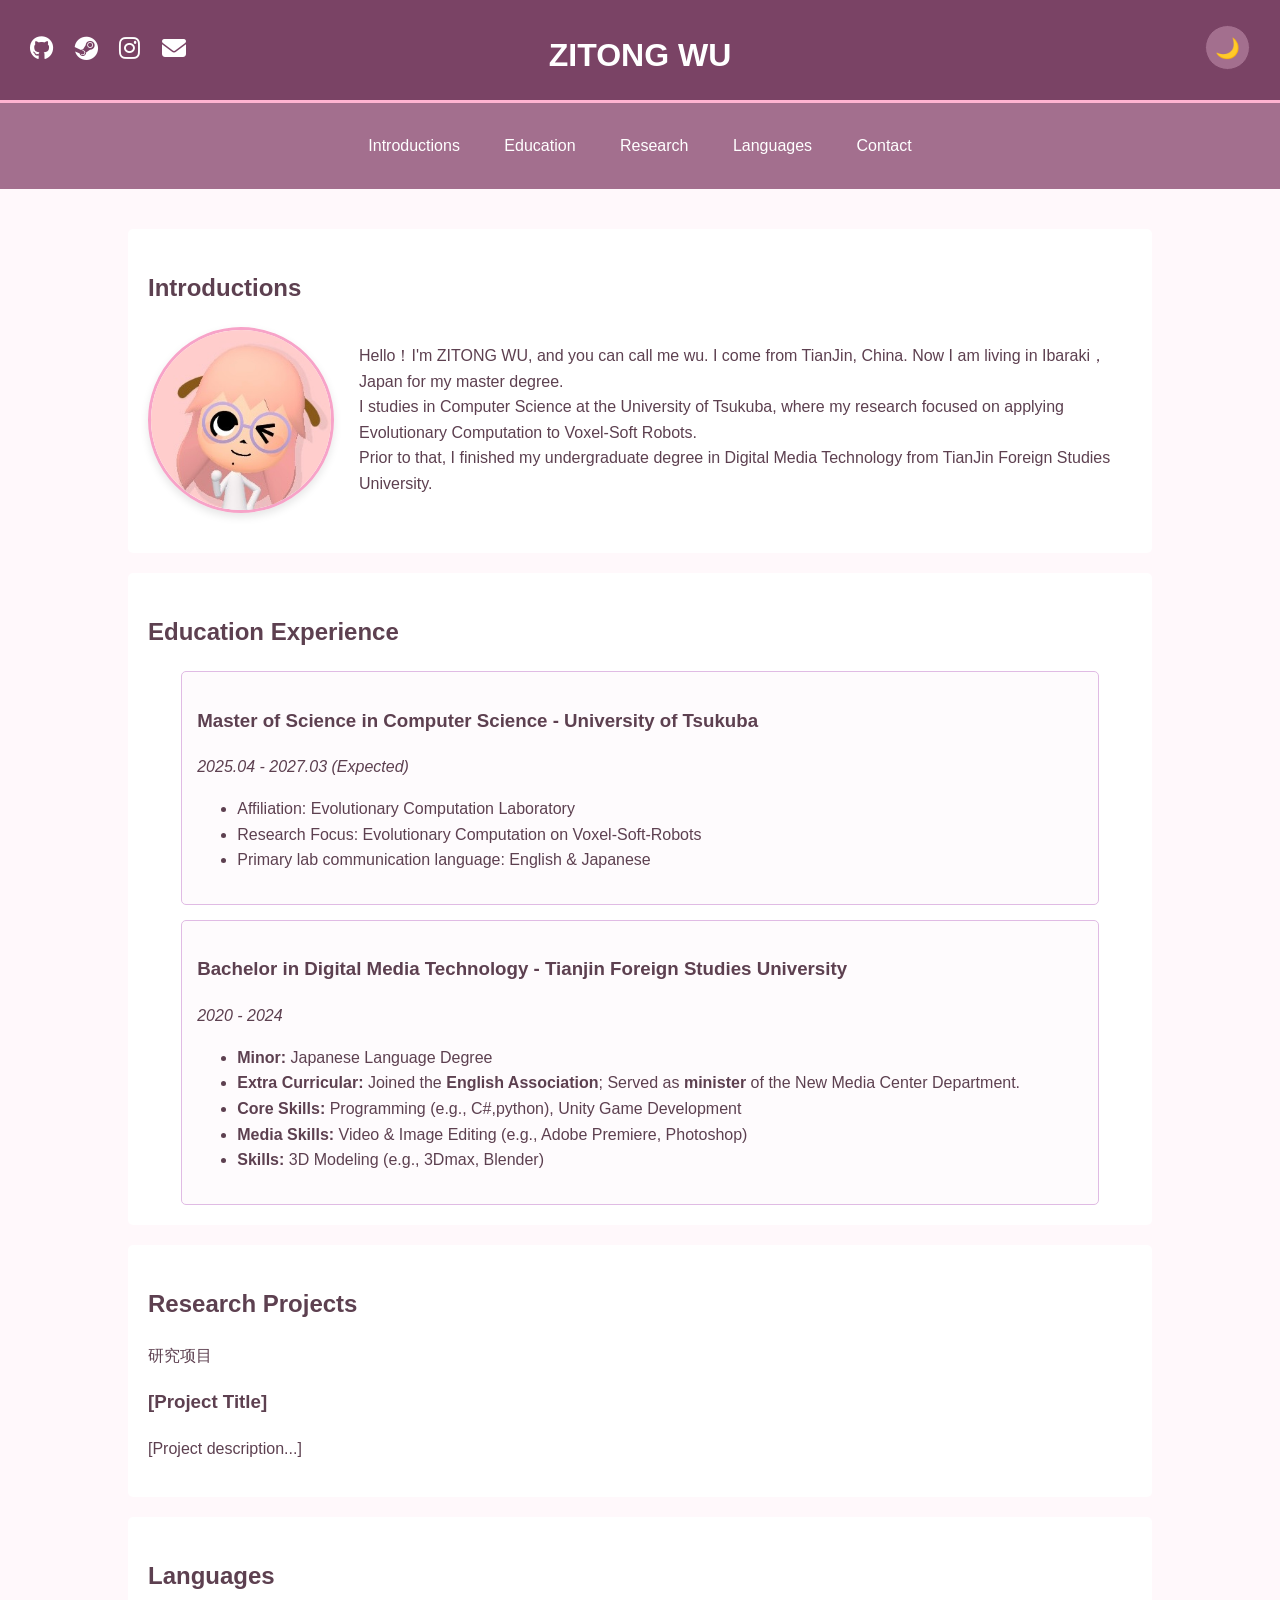
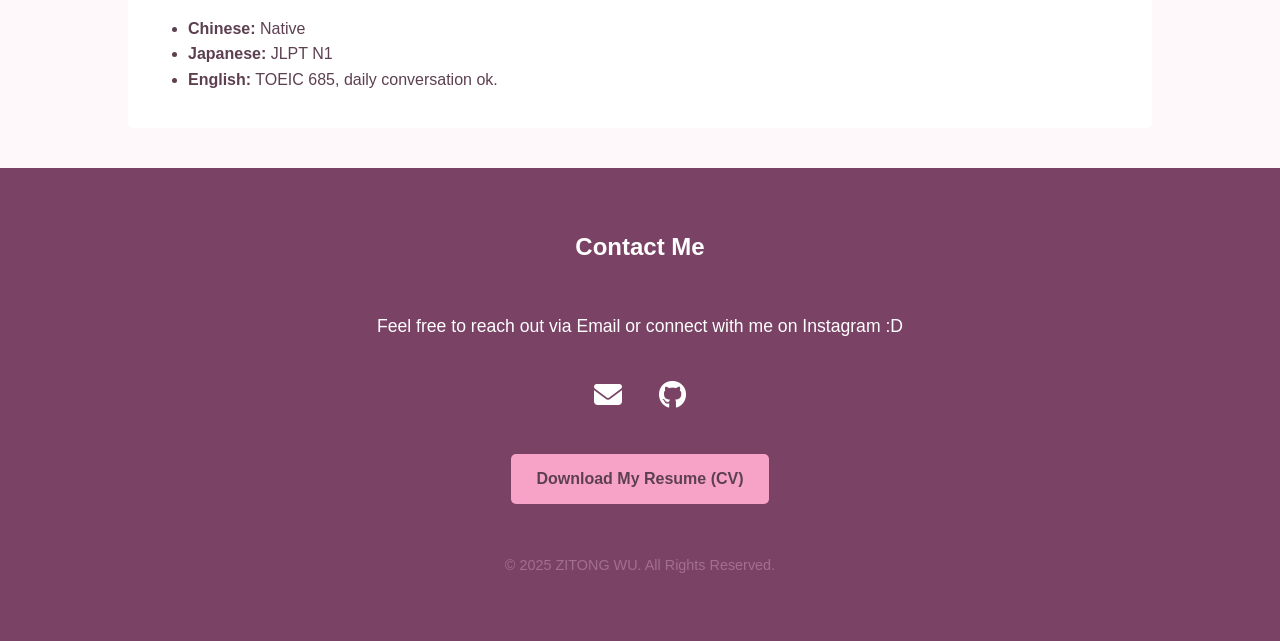
==== index.html @ 02d4fdb7 "Implement detailed contact footer" ====
<!DOCTYPE html>
<html lang="en">
<head>
    <meta charset="UTF-8">
    <meta name="viewport" content="width=device-width, initial-scale=1.0">
    <title>My Personal Homepage</title>
    <link rel="stylesheet" href="./assets/css/style.css"/>
    <link rel="stylesheet" href="https://cdnjs.cloudflare.com/ajax/libs/font-awesome/6.5.1/css/all.min.css">
</head>

<body>

<header>
    <div class="header-social-links">
        <a href="https://github.com/wu-zt" target="_blank" title="GitHub">
            <i class="fa-brands fa-github"></i>
        </a>
        <a href="https://steamcommunity.com/profiles/76561199210332699/" target="_blank" title="Steam">
            <i class="fa-brands fa-steam"></i>
        </a>
        <a href="https://www.instagram.com/to.ngtong924?igsh=MWI4eTR2eGp2MW1rMw%3D%3D&utm_source=qr" target="_blank" title="Instagram">
            <i class="fa-brands fa-instagram"></i>
        </a>
        <a href="mailto:[wu204080@gmail.com]" title="Email">
            <i class="fa-solid fa-envelope"></i>
        </a>
    </div>

    <h1>ZITONG WU</h1>

    <button id="theme-toggle-button">
        🌙
    </button>
</header>

<nav>
    <div class="container">
        <a href="#resume">Introductions</a>
        <a href="#education">Education</a>
        <a href="#research">Research</a>
        <a href="#languages">Languages</a>
        <a href="#contact">Contact</a>
    </div>
</nav>

<div class="container">
    <section id="resume">
        <h2>Introductions</h2>

        <div class="intro-box">

            <img src="./assets/img/avatar.jpg" alt="ZITONG WU's Profile Picture" class="profile-image">

            <p>
                Hello！I'm ZITONG WU, and you can call me wu. I come from TianJin, China. Now I am living in Ibaraki，Japan for my master degree. <br>
                I studies in Computer Science at the University of Tsukuba, where my research focused on applying Evolutionary Computation to Voxel-Soft Robots.<br>
                Prior to that, I finished my undergraduate degree in Digital Media Technology from TianJin Foreign Studies University.<br>
            </p>
        </div>

    </section>

    <section id="education">
        <h2>Education Experience</h2>

        <div class="education-box">
            <h3>Master of Science in Computer Science - University of Tsukuba</h3>
            <p><em>2025.04 - 2027.03 (Expected)</em></p>
            <ul>
                <li>Affiliation: Evolutionary Computation Laboratory</li>
                <li>Research Focus: Evolutionary Computation on Voxel-Soft-Robots</li>
                <li>Primary lab communication language: English & Japanese</li>
            </ul>
        </div>

        <div class="education-box">
            <h3>Bachelor in Digital Media Technology - Tianjin Foreign Studies University</h3>
            <p><em>2020 - 2024</em></p>

            <ul>
                <li><strong>Minor:</strong> Japanese Language Degree</li>
                <li>
                    <strong>Extra Curricular:</strong>
                    Joined the <strong>English Association</strong>;
                    Served as <strong>minister</strong> of the New Media Center Department.
                </li>

                <li><strong>Core Skills:</strong> Programming (e.g., C#,python), Unity Game Development</li>
                <li><strong>Media Skills:</strong> Video & Image Editing (e.g., Adobe Premiere, Photoshop)</li>
                <li><strong>Skills:</strong> 3D Modeling (e.g., 3Dmax, Blender)</li>
            </ul>
        </div>

    </section>

    <section id="research">
        <h2>Research Projects</h2>
        <p>
            研究项目
        </p>
        <div>
            <h3>[Project Title]</h3>
            <p>[Project description...]</p>
        </div>
    </section>

    <section id="languages">
        <h2>Languages</h2>
        <ul>
            <li><strong>Chinese:</strong> Native</li>
            <li><strong>Japanese:</strong>  JLPT N1 </li>
            <li><strong>English:</strong> TOEIC 685, daily conversation ok.</li>
        </ul>
    </section>
</div>

<footer>
    <section id="contact">
        <h2>Contact Me</h2>

        <p class="contact-message">
            <br>Feel free to reach out via Email or connect with me on Instagram :D
        </p>

        <div class="footer-social-links">
            <a href="mailto:[your.email@example.com]" title="Email">
                <i class="fa-solid fa-envelope"></i>
            </a>

            <a href="https://github.com/wu-zt" target="_blank" title="GitHub">
                <i class="fa-brands fa-github"></i>
            </a>
        </div>

        <a href="[path/to/your/CV.pdf]" class="resume-button" target="_blank">Download My Resume (CV)</a>

        <p class="copyright">
            © 2025 ZITONG WU. All Rights Reserved.
        </p>

    </section>
</footer>

<script src="assets/js/script.js"></script>
</body>
</html>
---- assets/css/style.css ----
/* --- 基础样式和“少女感”配色 --- */
body {
    font-family: Arial, sans-serif;
    line-height: 1.6;
    background-color: #FFF8FB; /* 极淡的粉色背景 */
    color: #5D4050;           /* 深紫色文字 */
    margin: 0;
    padding: 0;
}
.container {
    width: 80%;
    margin: auto;
    overflow: hidden;
    padding: 20px;
}
header {
    background: #7A4365;
    color: #ffffff;
    padding-top: 30px;
    min-height: 70px;
    border-bottom: #FFB3D1 3px solid; /* 您的粉色边框 */

    /* 为切换按钮的定位做准备 */
    position: relative;
}
header h1 {
    text-align: center;
    text-transform: uppercase;
    margin: 0;
}
nav {
    background: #A36F8E;      /* 中等紫色/藕荷色 */
    color: #fff;
    padding: 10px 0;
    text-align: center;
}
nav a {
    color: #fff;
    text-decoration: none;
    padding: 5px 20px;
}
nav a:hover {
    background: #F7A3C8;
    color: #5D4050;
}
section {
    background: #ffffff;
    padding: 20px;
    margin-top: 20px;
    border-radius: 5px;
}
footer {
    text-align: center;
    padding: 20px;
    background: #7A4365;
    color: #ffffff;
    margin-top: 20px;
}

/* --- 个人简介“盒子”布局 (左图右文) --- */
.intro-box {
    display: flex;         /* 开启 Flexbox 布局 */
    align-items: center;   /* 垂直居中对齐 */
    margin-bottom: 20px;
}
.profile-image {
    width: 180px;
    height: 180px;
    border-radius: 50%; /* 圆形 */
    object-fit: cover;
    border: 3px solid #F7A3C8;
    box-shadow: 0 4px 8px rgba(0, 0, 0, 0.1);
    flex-shrink: 0;    /* 防止图片被压缩 */
    margin-right: 25px;/* 图片右侧间距 */
}
.intro-box p {
    margin: 0; /* 移除段落默认边距 */
}

/* --- 教育经历“框框”样式 --- */
.education-box {
    background: #FEFBFD;
    border: 1px solid #E0BBE4;  /* 淡紫色边框 */
    border-radius: 5px;
    padding: 15px;
    margin-top: 15px;
    width: 90%;
    margin-left: auto;
    margin-right: auto;
}

/* --- 研究项目“框框”样式 --- */
.project-box {
    background: #FEFBFD;
    border: 1px solid #E0BBE4;  /* 淡紫色边框 */
    border-radius: 5px;
    padding: 15px;
    margin-top: 15px;
    width: 90%;
    margin-left: auto;
    margin-right: auto;
}
.project-box h3 {
    color: #7A4365; /* 项目标题颜色 */
}

/* ---
 * --- 昼夜模式切换按钮和黑夜模式样式 ---
 * ---
*/

/* 按钮样式 */
#theme-toggle-button {
    position: absolute;  /* 绝对定位 */
    top: 25px;           /* 距离顶部 */
    right: 30px;         /* 距离右侧 */

    background-color: #A36F8E; /* 按钮颜色 */
    color: #fff;
    border: 1px solid #7A4365;
    width: 45px;
    height: 45px;
    border-radius: 50%; /* 圆形按钮 */
    font-size: 20px;
    cursor: pointer;     /* 鼠标悬停时显示手型 */
    transition: background-color 0.3s, transform 0.3s;
}

#theme-toggle-button:hover {
    background-color: #F7A3C8; /* 悬停时是你喜欢的粉色 */
    color: #5D4050;
    transform: scale(1.1); /* 轻微放大 */
}

/* 核心：黑夜模式 (Dark Mode) 样式 */
body.dark-mode {
    background-color: #3d2c42; /* 深紫色背景 */
    color: #f0e6f2;            /* 浅紫色文字 */
}

body.dark-mode header {
    background: #2a1d2e;             /* 更深的页眉 */
    border-bottom-color: #A36F8E;    /* 保留一些识别色 */
}

body.dark-mode nav {
    background: #5D4050; /* 使用较暗的紫色 */
}

body.dark-mode section {
    background: #503d55; /* 内容区域背景 */
}

body.dark-mode .education-box,
body.dark-mode .project-box {
    background: #46354b;
    border-color: #7A4365;
}

body.dark-mode h2 {
    color: #E0BBE4; /* 淡紫色标题 */
}

body.dark-mode .project-box h3 {
    color: #F7A3C8; /* 项目标题用粉色高亮 */
}

body.dark-mode .profile-image {
    border-color: #F7A3C8; /* 头像边框也用粉色 */
}

body.dark-mode footer {
    background: #2a1d2e; /* 和页眉一致 */
}
/* --- 页眉社交图标 (左上角) --- */
.header-social-links {
    position: absolute;
    top: 30px;
    left: 30px;
}

.header-social-links a {
    font-size: 24px;     /* 图标大小 */
    color: #ffffff;      /* 图标颜色 (白色) */
    margin-right: 15px;  /* 图标间距 */
    text-decoration: none;
    transition: color 0.3s, transform 0.3s;
}

.header-social-links a:hover {
    color: #F7A3C8;       /* 悬停时是粉色 */
    transform: scale(1.2); /* 放大 */
}


/* --- 黑夜模式下的页眉图标 --- */
body.dark-mode .header-social-links a {
    color: #f0e6f2; /* 黑夜模式下的浅紫色 */
}

body.dark-mode .header-social-links a:hover {
    color: #F7A3C8; /* G's response 悬停时依然是粉色 */
}
/* ---
 * --- 页脚 (Footer) / Contact Me 样式 ---
 * ---
*/

/* 页脚的 <section> 基础样式 */
footer section#contact {
    background: none; /* 移除白色背景 */
    margin-top: 0;
    padding-bottom: 30px; /* 增加底部空间 */
}

/* 1. "行动号召" 文字样式 */
.contact-message {
    color: #ffffff;
    font-size: 1.1em;
    line-height: 1.5;
    margin-bottom: 25px;
}

/* 2. 页脚社交图标 (和页眉的分开) */
.footer-social-links {
    text-align: center;
    padding: 10px 0;
    margin-bottom: 25px;
}
.footer-social-links a {
    font-size: 28px;
    color: #ffffff;
    margin: 0 15px;
    text-decoration: none;
    transition: color 0.3s, transform 0.3s;
}
.footer-social-links a:hover {
    color: #F7A3C8;       /* 悬停时是粉色 */
    transform: scale(1.2);
}

/* 3. "下载简历" 按钮样式 */
.resume-button {
    display: inline-block; /* 允许设置 padding 和 margin */
    background-color: #F7A3C8; /* 按钮用粉色 */
    color: #5D4050;           /* 按钮文字用深紫色 */
    padding: 12px 25px;
    border-radius: 5px;
    text-decoration: none;
    font-weight: bold;
    font-size: 16px;
    transition: background-color 0.3s, transform 0.3s;
    margin-bottom: 30px;
}
.resume-button:hover {
    background-color: #ffffff; /* 悬停时变白色 */
    transform: scale(1.05);
}

/* 4. 版权文字 */
.copyright {
    font-size: 0.9em;
    color: #A36F8E; /* 用一个柔和的颜色 */
    margin-top: 20px;
}


/* --- 黑夜模式下的页脚 --- */
body.dark-mode .contact-message {
    color: #f0e6f2;
}

body.dark-mode .footer-social-links a {
    color: #f0e6f2;
}
body.dark-mode .footer-social-links a:hover {
    color: #F7A3C8;
}

body.dark-mode .resume-button {
    background-color: #F7A3C8;
    color: #3d2c42;
}
body.dark-mode .resume-button:hover {
    background-color: #E0BBE4; /* 黑夜模式下悬停变淡紫色 */
}

body.dark-mode .copyright {
    color: #A36F8E;
}
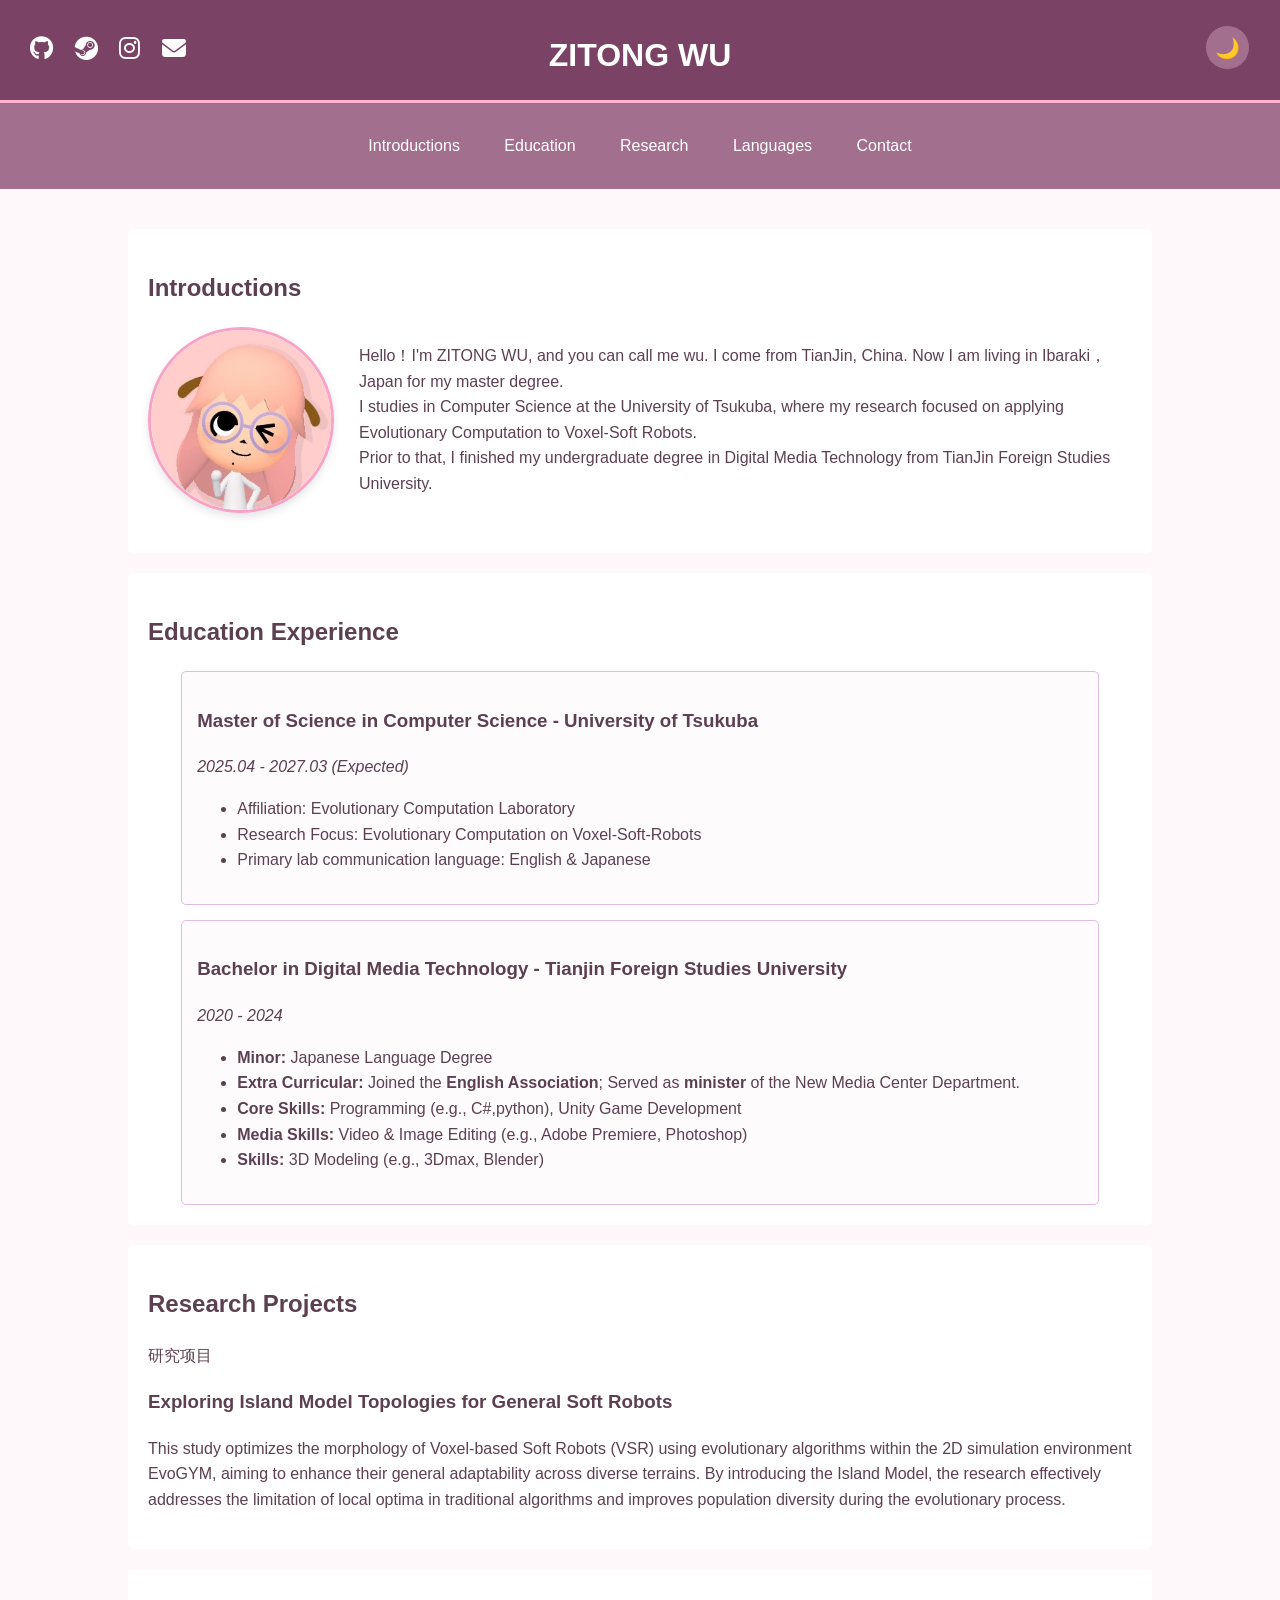
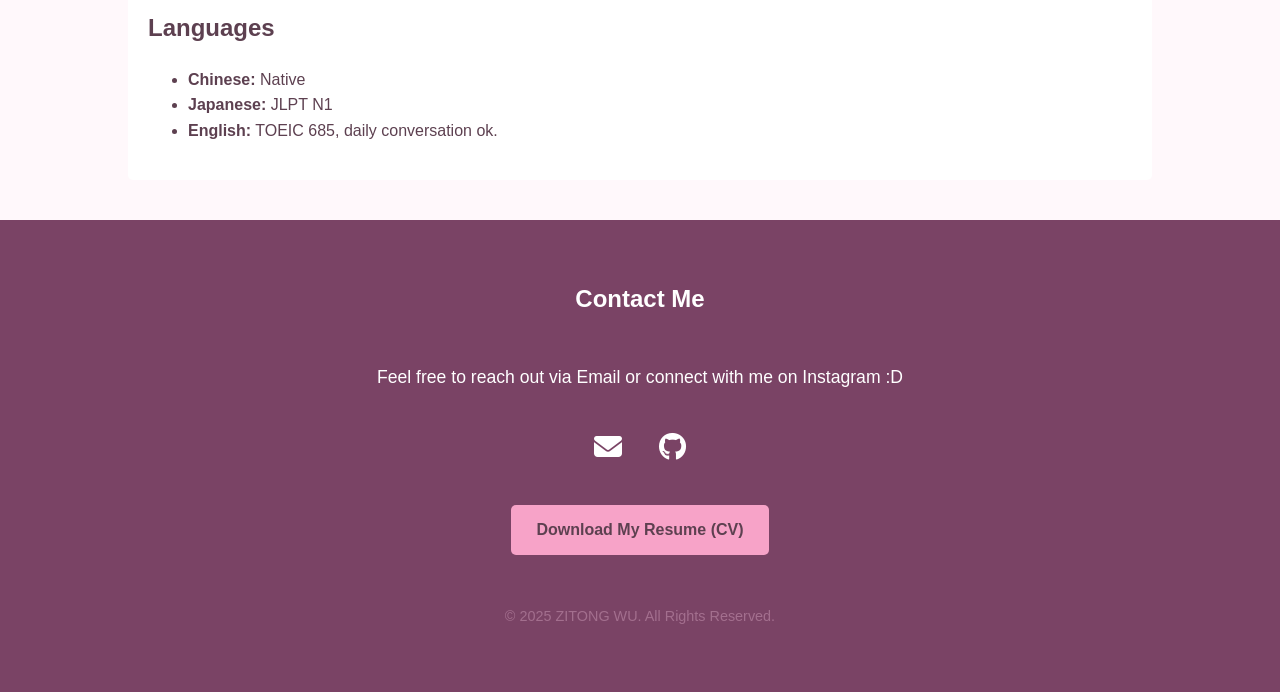
==== commit 8a114469: "Add Research Projects" ====
--- a/index.html
+++ b/index.html
@@ -99,8 +99,8 @@
             研究项目
         </p>
         <div>
-            <h3>[Project Title]</h3>
-            <p>[Project description...]</p>
+            <h3>Exploring Island Model Topologies for General Soft Robots</h3>
+            <p>This study optimizes the morphology of Voxel-based Soft Robots (VSR) using evolutionary algorithms within the 2D simulation environment EvoGYM, aiming to enhance their general adaptability across diverse terrains. By introducing the Island Model, the research effectively addresses the limitation of local optima in traditional algorithms and improves population diversity during the evolutionary process.</p>
         </div>
     </section>
 
@@ -132,7 +132,7 @@
             </a>
         </div>
 
-        <a href="[path/to/your/CV.pdf]" class="resume-button" target="_blank">Download My Resume (CV)</a>
+        <a href="./assets/docs/WuZiTong_CN.pdf" class="resume-button" target="_blank">Download My Resume (CV)</a>
 
         <p class="copyright">
             © 2025 ZITONG WU. All Rights Reserved.
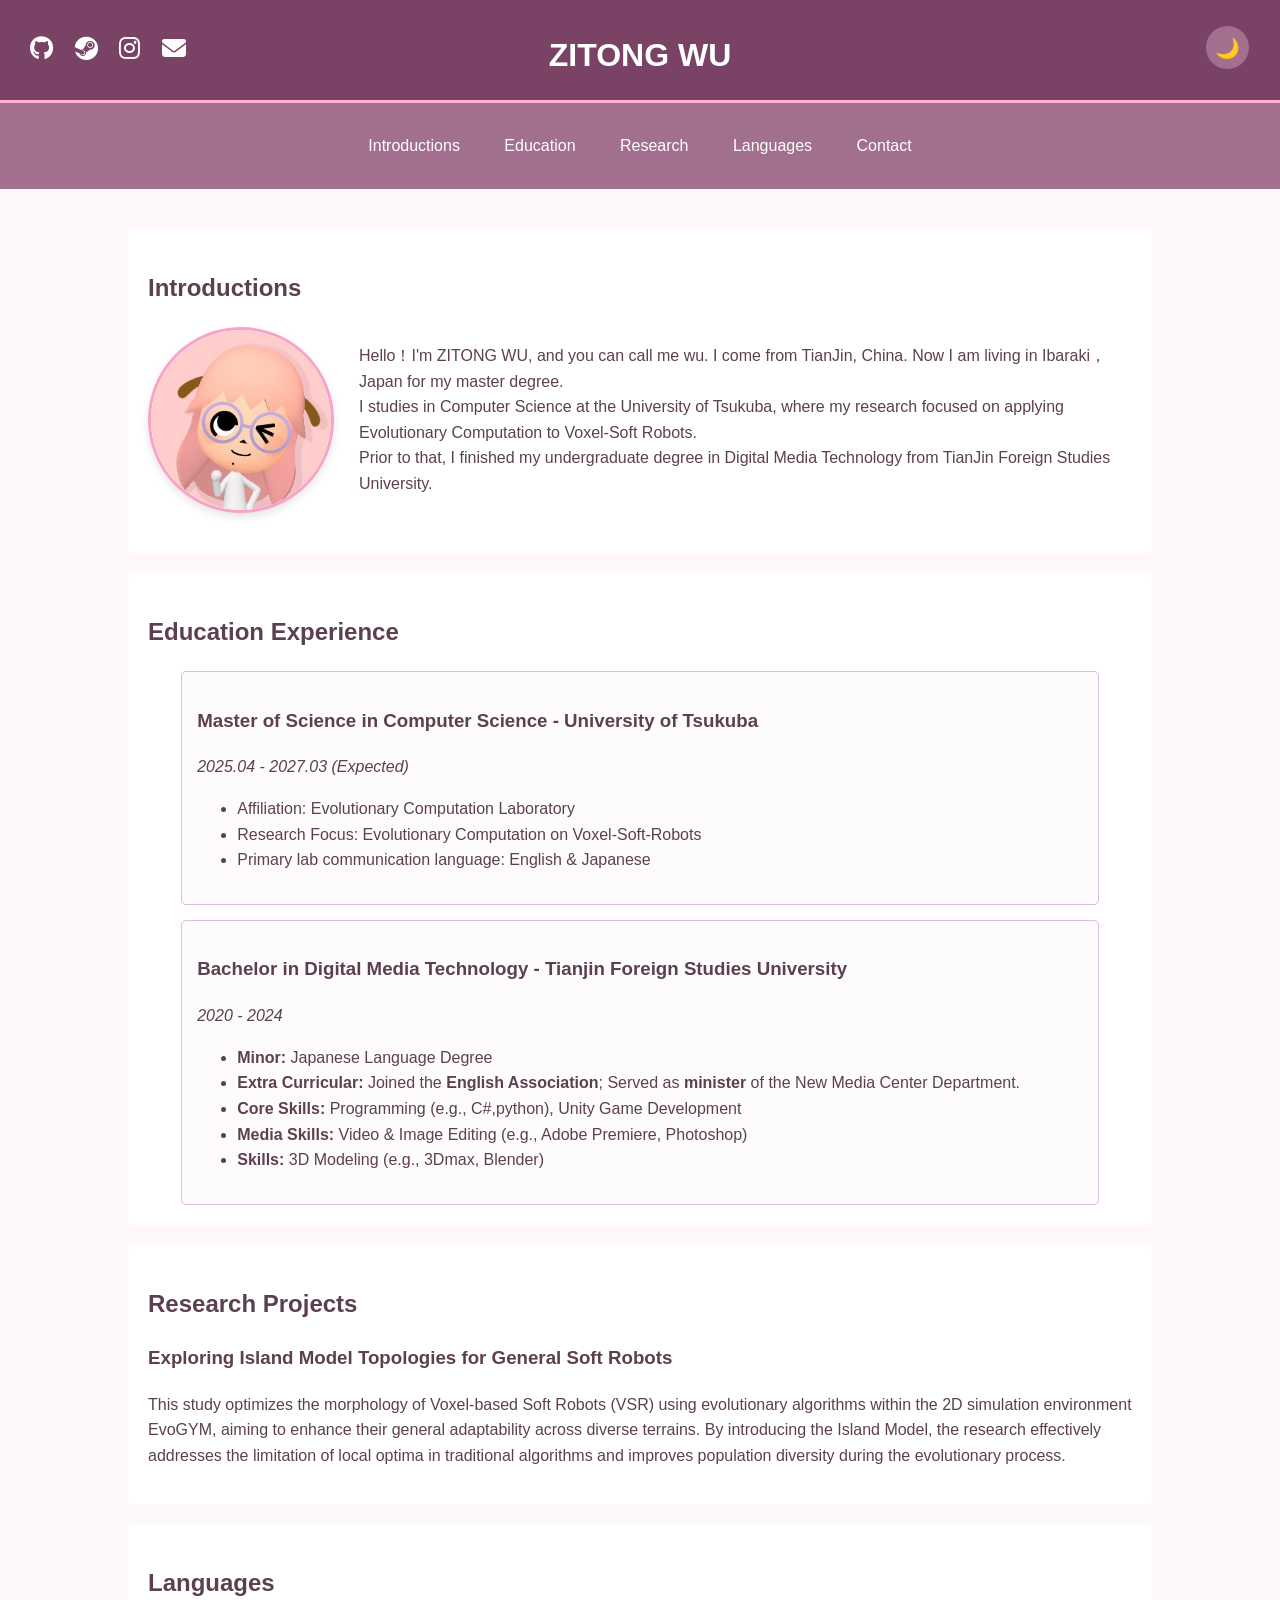
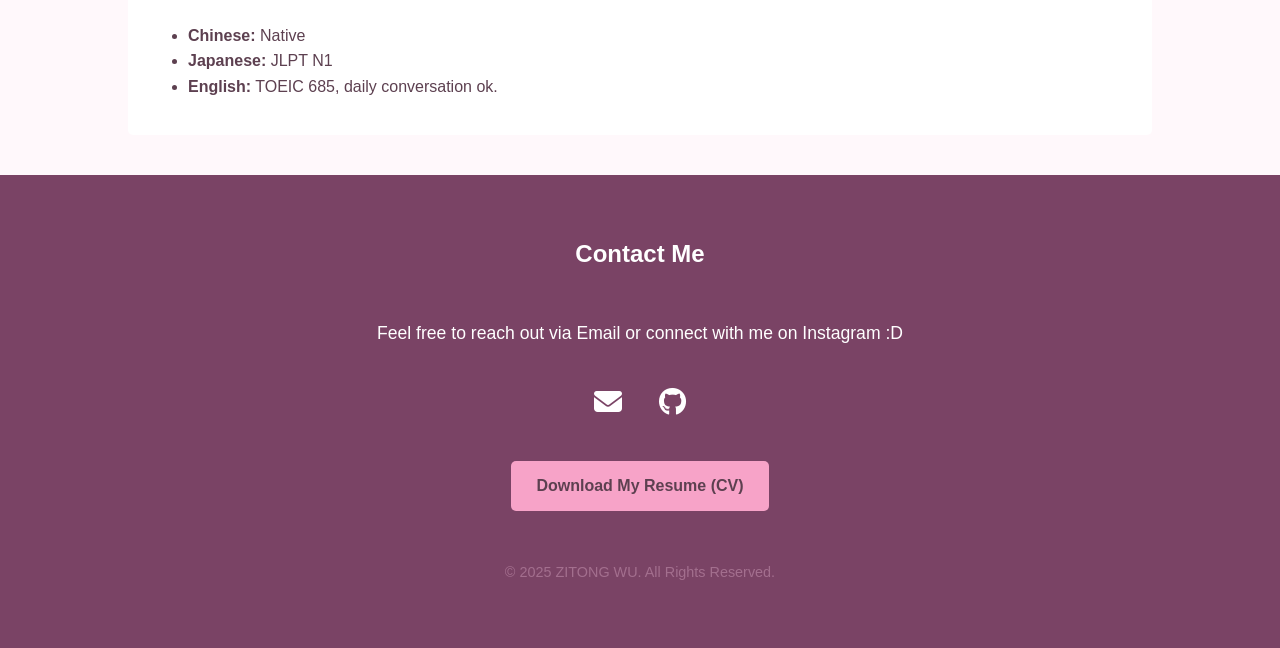
==== commit 491d470f: "delete 4 characters" ====
--- a/index.html
+++ b/index.html
@@ -95,9 +95,6 @@
 
     <section id="research">
         <h2>Research Projects</h2>
-        <p>
-            研究项目
-        </p>
         <div>
             <h3>Exploring Island Model Topologies for General Soft Robots</h3>
             <p>This study optimizes the morphology of Voxel-based Soft Robots (VSR) using evolutionary algorithms within the 2D simulation environment EvoGYM, aiming to enhance their general adaptability across diverse terrains. By introducing the Island Model, the research effectively addresses the limitation of local optima in traditional algorithms and improves population diversity during the evolutionary process.</p>
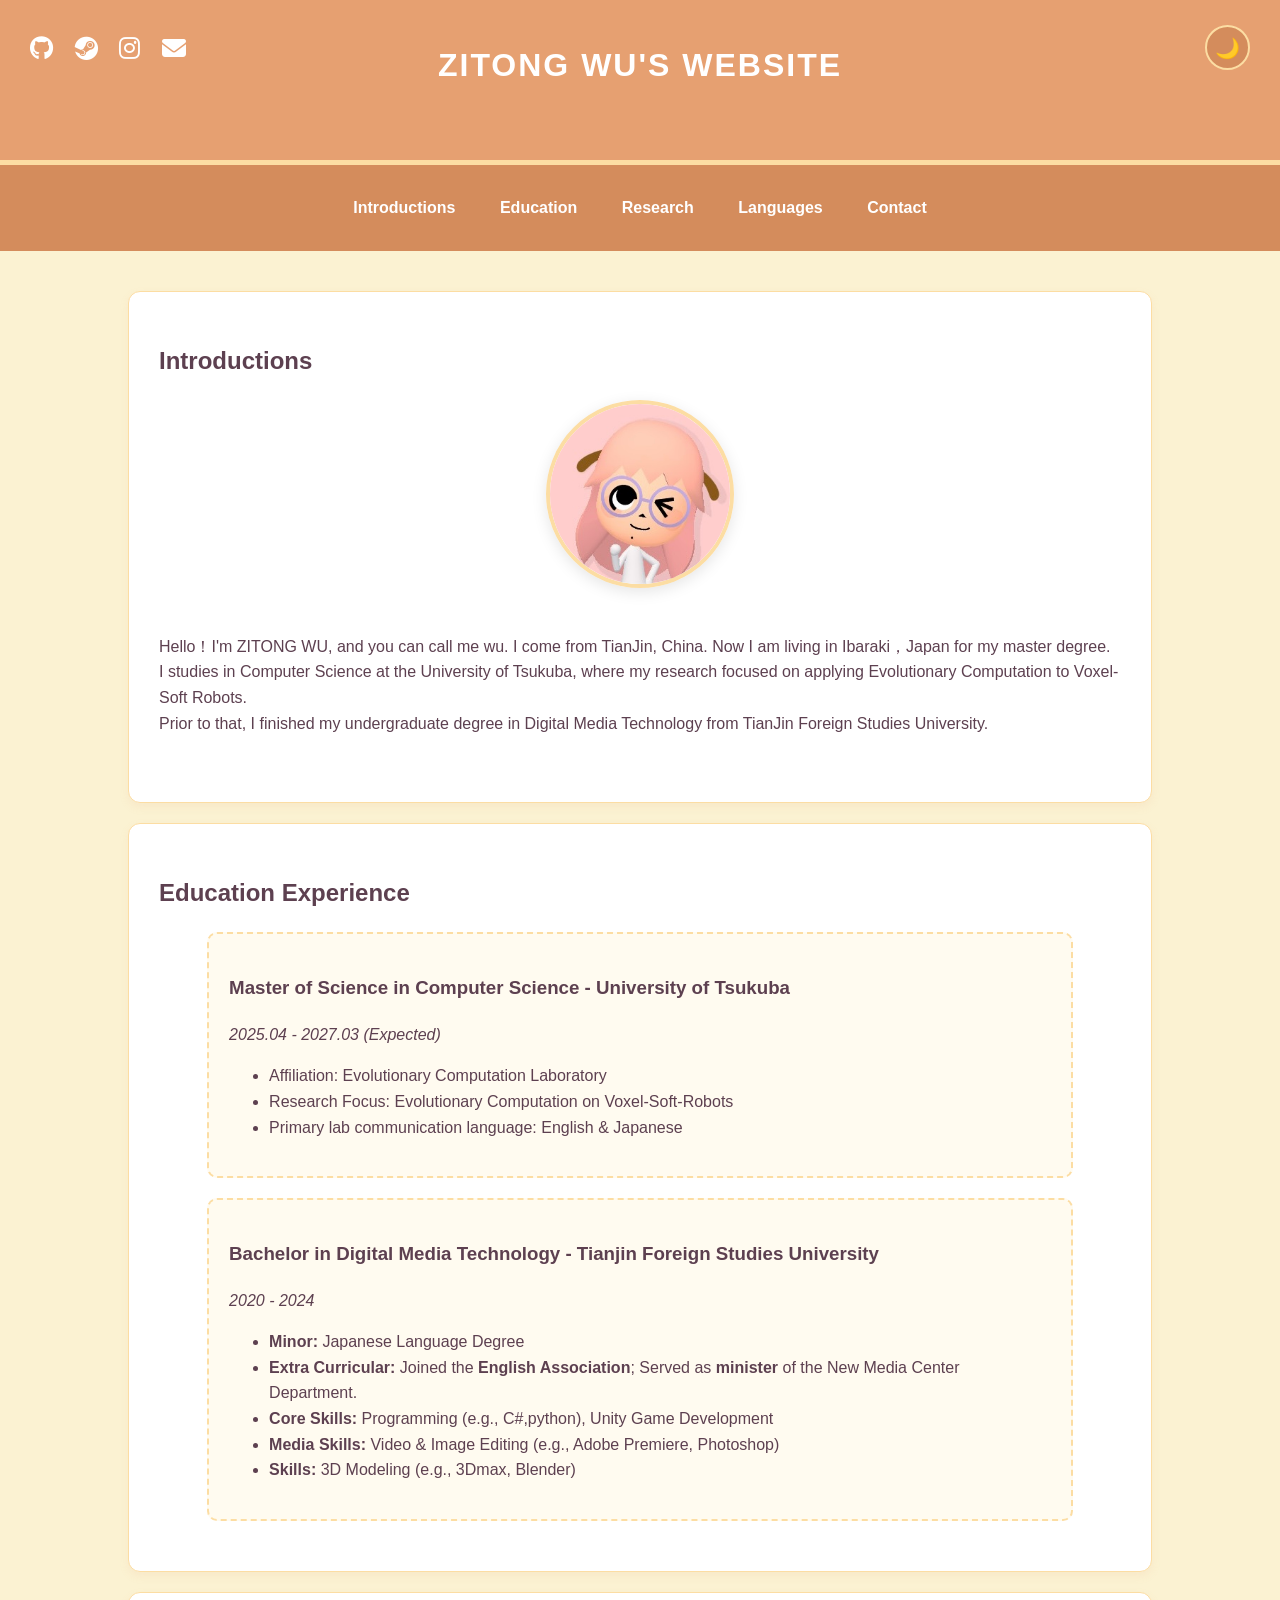
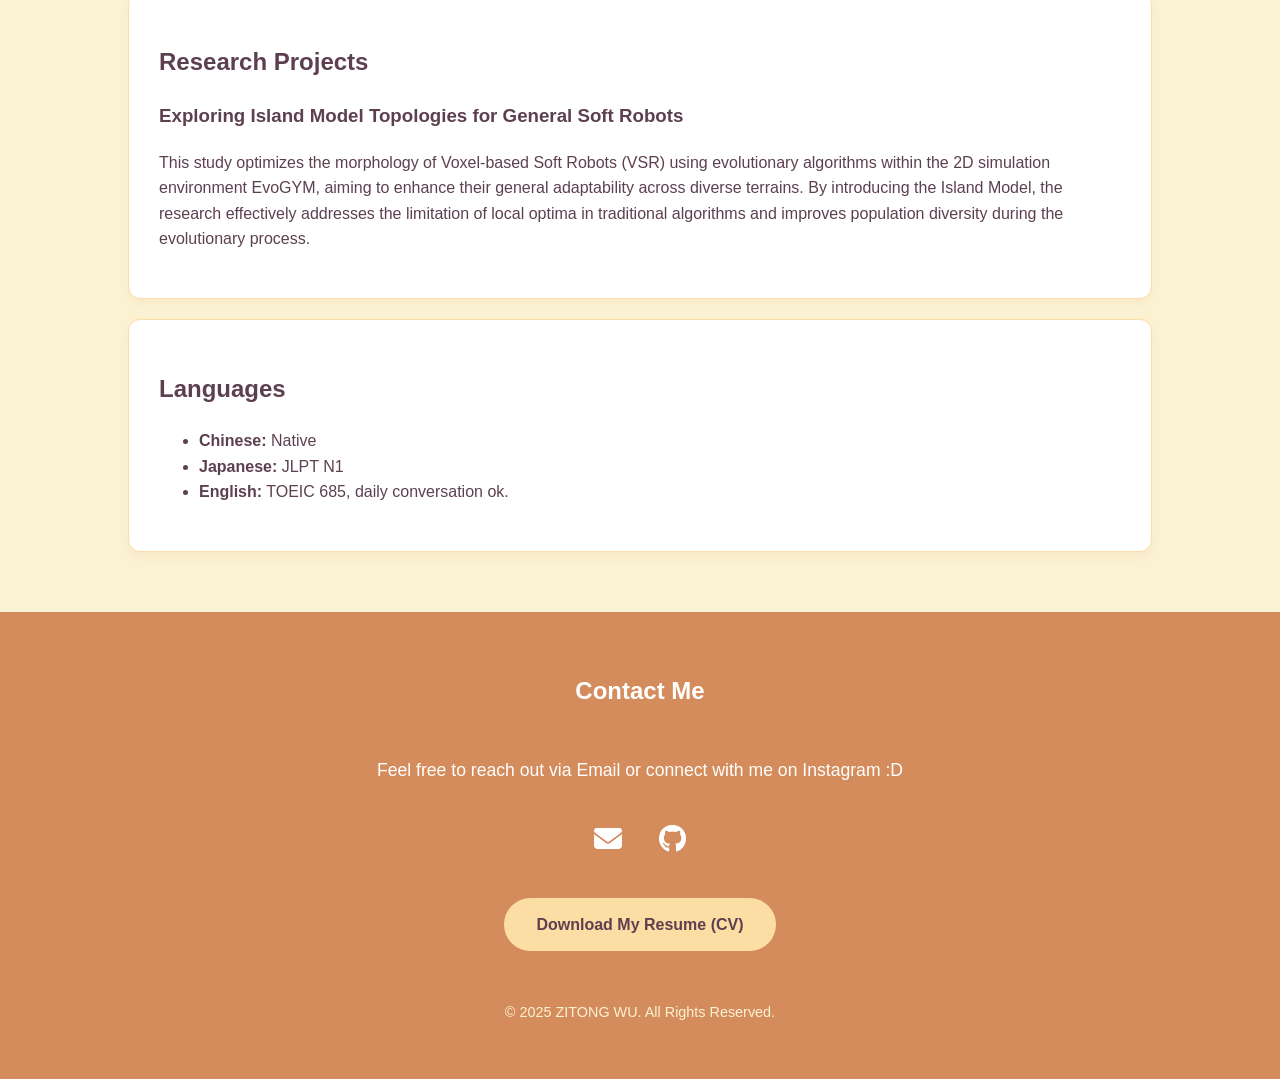
==== commit ff30b832: "change the subject color from purple to orange" ====
--- a/index.html
+++ b/index.html
@@ -26,7 +26,7 @@
         </a>
     </div>
 
-    <h1>ZITONG WU</h1>
+    <h1>ZITONG WU's Website</h1>
 
     <button id="theme-toggle-button">
         🌙
--- a/assets/css/style.css
+++ b/assets/css/style.css
@@ -1,219 +1,174 @@
-/* --- 基础样式和“少女感”配色 --- */
+/* =========================================
+   基础样式 & 奶油色日间模式 (Light Mode)
+========================================= */
+
 body {
     font-family: Arial, sans-serif;
     line-height: 1.6;
-    background-color: #FFF8FB; /* 极淡的粉色背景 */
-    color: #5D4050;           /* 深紫色文字 */
+    background-color: #FBF2D2; /* 奶油色背景 */
+    color: #5D4050;           /* 深咖啡/紫文字，保持阅读质感 */
     margin: 0;
     padding: 0;
 }
+
 .container {
     width: 80%;
     margin: auto;
     overflow: hidden;
     padding: 20px;
 }
+
+/* --- 页眉 (Header) --- */
 header {
-    background: #7A4365;
-    color: #ffffff;
-    padding-top: 30px;
-    min-height: 70px;
-    border-bottom: #FFB3D1 3px solid; /* 您的粉色边框 */
-
-    /* 为切换按钮的定位做准备 */
-    position: relative;
-}
+    background: #E6A071;      /* 焦糖橘 */
+    color: #ffffff;
+    padding: 40px 0;
+    min-height: 80px;
+    border-bottom: #FCDDA3 5px solid;
+    position: relative;       /* 必须保留，为了按钮定位 */
+    text-align: center;
+}
+
 header h1 {
-    text-align: center;
+    margin: 0;
     text-transform: uppercase;
-    margin: 0;
-}
+    font-size: 2em;
+    letter-spacing: 2px;
+}
+
+/* 昼夜模式切换按钮 */
+#theme-toggle-button {
+    position: absolute;
+    top: 25px;
+    right: 30px;
+    background-color: #D48C5C;
+    color: #fff;
+    border: 2px solid #FCDDA3;
+    width: 45px;
+    height: 45px;
+    border-radius: 50%;
+    font-size: 20px;
+    cursor: pointer;
+    transition: all 0.3s;
+    z-index: 100;
+}
+
+#theme-toggle-button:hover {
+    background-color: #FCDDA3;
+    color: #5D4050;
+    transform: scale(1.1);
+}
+
+/* 页眉左上角社交图标 */
+.header-social-links {
+    position: absolute;
+    top: 30px;
+    left: 30px;
+    z-index: 100;
+}
+
+.header-social-links a {
+    font-size: 24px;
+    color: #ffffff;
+    margin-right: 15px;
+    text-decoration: none;
+    transition: 0.3s;
+}
+
+.header-social-links a:hover {
+    color: #FCDDA3;
+    transform: scale(1.2);
+}
+
+/* --- 导航栏 (Nav) --- */
 nav {
-    background: #A36F8E;      /* 中等紫色/藕荷色 */
+    background: #D48C5C;
     color: #fff;
     padding: 10px 0;
     text-align: center;
 }
+
 nav a {
     color: #fff;
     text-decoration: none;
     padding: 5px 20px;
-}
+    font-weight: bold;
+    transition: background 0.3s, color 0.3s;
+}
+
 nav a:hover {
-    background: #F7A3C8;
+    background: #FCDDA3;
     color: #5D4050;
 }
+
+/* --- 内容区块 (Section) --- */
 section {
     background: #ffffff;
-    padding: 20px;
+    padding: 30px;
     margin-top: 20px;
-    border-radius: 5px;
-}
-footer {
-    text-align: center;
-    padding: 20px;
-    background: #7A4365;
-    color: #ffffff;
-    margin-top: 20px;
-}
-
-/* --- 个人简介“盒子”布局 (左图右文) --- */
+    border-radius: 12px;
+    border: 1px solid #FCDDA3;
+    box-shadow: 0 4px 10px rgba(230, 160, 113, 0.1);
+}
+
+/* 个人简介布局 */
 .intro-box {
-    display: flex;         /* 开启 Flexbox 布局 */
-    align-items: center;   /* 垂直居中对齐 */
+    display: flex;
+    flex-wrap: wrap;
+    align-items: center;
+    justify-content: center;
+    gap: 30px;
     margin-bottom: 20px;
 }
+
 .profile-image {
     width: 180px;
     height: 180px;
-    border-radius: 50%; /* 圆形 */
+    border-radius: 50%;
     object-fit: cover;
-    border: 3px solid #F7A3C8;
-    box-shadow: 0 4px 8px rgba(0, 0, 0, 0.1);
-    flex-shrink: 0;    /* 防止图片被压缩 */
-    margin-right: 25px;/* 图片右侧间距 */
-}
-.intro-box p {
-    margin: 0; /* 移除段落默认边距 */
-}
-
-/* --- 教育经历“框框”样式 --- */
-.education-box {
-    background: #FEFBFD;
-    border: 1px solid #E0BBE4;  /* 淡紫色边框 */
-    border-radius: 5px;
-    padding: 15px;
-    margin-top: 15px;
+    border: 4px solid #FCDDA3;
+    box-shadow: 0 4px 15px rgba(0, 0, 0, 0.1);
+    flex-shrink: 0;
+}
+
+/* 教育与项目经历框框 */
+.education-box, .project-box {
+    background: #FFFBF0;
+    border: 2px dashed #FCDDA3;
+    border-radius: 10px;
+    padding: 20px;
+    margin: 20px auto;
     width: 90%;
-    margin-left: auto;
-    margin-right: auto;
-}
-
-/* --- 研究项目“框框”样式 --- */
-.project-box {
-    background: #FEFBFD;
-    border: 1px solid #E0BBE4;  /* 淡紫色边框 */
-    border-radius: 5px;
-    padding: 15px;
-    margin-top: 15px;
-    width: 90%;
-    margin-left: auto;
-    margin-right: auto;
-}
+    box-sizing: border-box; /* 防止宽度溢出错位 */
+}
+
 .project-box h3 {
-    color: #7A4365; /* 项目标题颜色 */
-}
-
-/* ---
- * --- 昼夜模式切换按钮和黑夜模式样式 ---
- * ---
-*/
-
-/* 按钮样式 */
-#theme-toggle-button {
-    position: absolute;  /* 绝对定位 */
-    top: 25px;           /* 距离顶部 */
-    right: 30px;         /* 距离右侧 */
-
-    background-color: #A36F8E; /* 按钮颜色 */
-    color: #fff;
-    border: 1px solid #7A4365;
-    width: 45px;
-    height: 45px;
-    border-radius: 50%; /* 圆形按钮 */
-    font-size: 20px;
-    cursor: pointer;     /* 鼠标悬停时显示手型 */
-    transition: background-color 0.3s, transform 0.3s;
-}
-
-#theme-toggle-button:hover {
-    background-color: #F7A3C8; /* 悬停时是你喜欢的粉色 */
-    color: #5D4050;
-    transform: scale(1.1); /* 轻微放大 */
-}
-
-/* 核心：黑夜模式 (Dark Mode) 样式 */
-body.dark-mode {
-    background-color: #3d2c42; /* 深紫色背景 */
-    color: #f0e6f2;            /* 浅紫色文字 */
-}
-
-body.dark-mode header {
-    background: #2a1d2e;             /* 更深的页眉 */
-    border-bottom-color: #A36F8E;    /* 保留一些识别色 */
-}
-
-body.dark-mode nav {
-    background: #5D4050; /* 使用较暗的紫色 */
-}
-
-body.dark-mode section {
-    background: #503d55; /* 内容区域背景 */
-}
-
-body.dark-mode .education-box,
-body.dark-mode .project-box {
-    background: #46354b;
-    border-color: #7A4365;
-}
-
-body.dark-mode h2 {
-    color: #E0BBE4; /* 淡紫色标题 */
-}
-
-body.dark-mode .project-box h3 {
-    color: #F7A3C8; /* 项目标题用粉色高亮 */
-}
-
-body.dark-mode .profile-image {
-    border-color: #F7A3C8; /* 头像边框也用粉色 */
-}
-
-body.dark-mode footer {
-    background: #2a1d2e; /* 和页眉一致 */
-}
-/* --- 页眉社交图标 (左上角) --- */
-.header-social-links {
-    position: absolute;
-    top: 30px;
-    left: 30px;
-}
-
-.header-social-links a {
-    font-size: 24px;     /* 图标大小 */
-    color: #ffffff;      /* 图标颜色 (白色) */
-    margin-right: 15px;  /* 图标间距 */
-    text-decoration: none;
-    transition: color 0.3s, transform 0.3s;
-}
-
-.header-social-links a:hover {
-    color: #F7A3C8;       /* 悬停时是粉色 */
-    transform: scale(1.2); /* 放大 */
-}
-
-
-/* --- 黑夜模式下的页眉图标 --- */
-body.dark-mode .header-social-links a {
-    color: #f0e6f2; /* 黑夜模式下的浅紫色 */
-}
-
-body.dark-mode .header-social-links a:hover {
-    color: #F7A3C8; /* G's response 悬停时依然是粉色 */
-}
-/* ---
- * --- 页脚 (Footer) / Contact Me 样式 ---
- * ---
-*/
-
-/* 页脚的 <section> 基础样式 */
-footer section#contact {
-    background: none; /* 移除白色背景 */
+    color: #D48C5C;
     margin-top: 0;
-    padding-bottom: 30px; /* 增加底部空间 */
-}
-
-/* 1. "行动号召" 文字样式 */
+}
+
+
+/* =========================================
+   页脚与联系方式 (Footer & Contact)
+========================================= */
+
+footer {
+    text-align: center;
+    padding: 40px 20px;
+    background: #D48C5C;
+    color: #ffffff;
+    margin-top: 40px;
+}
+
+/* 关键修复：去除页脚内 section 的白色卡片样式，防止文字隐身 */
+footer section {
+    background: transparent !important;
+    border: none !important;
+    box-shadow: none !important;
+    padding: 0;
+    margin: 0;
+}
+
 .contact-message {
     color: #ffffff;
     font-size: 1.1em;
@@ -221,70 +176,125 @@
     margin-bottom: 25px;
 }
 
-/* 2. 页脚社交图标 (和页眉的分开) */
 .footer-social-links {
     text-align: center;
     padding: 10px 0;
     margin-bottom: 25px;
 }
+
 .footer-social-links a {
     font-size: 28px;
     color: #ffffff;
     margin: 0 15px;
     text-decoration: none;
-    transition: color 0.3s, transform 0.3s;
-}
+    transition: 0.3s;
+}
+
 .footer-social-links a:hover {
-    color: #F7A3C8;       /* 悬停时是粉色 */
+    color: #FCDDA3;
     transform: scale(1.2);
 }
 
-/* 3. "下载简历" 按钮样式 */
+/* 下载简历按钮 */
 .resume-button {
-    display: inline-block; /* 允许设置 padding 和 margin */
-    background-color: #F7A3C8; /* 按钮用粉色 */
-    color: #5D4050;           /* 按钮文字用深紫色 */
-    padding: 12px 25px;
-    border-radius: 5px;
+    display: inline-block;
+    background-color: #FCDDA3;
+    color: #5D4050;
+    padding: 12px 30px;
+    border-radius: 30px;
     text-decoration: none;
     font-weight: bold;
-    font-size: 16px;
-    transition: background-color 0.3s, transform 0.3s;
     margin-bottom: 30px;
-}
+    transition: 0.3s;
+    border: 2px solid transparent;
+}
+
 .resume-button:hover {
-    background-color: #ffffff; /* 悬停时变白色 */
-    transform: scale(1.05);
-}
-
-/* 4. 版权文字 */
+    background-color: #ffffff;
+    border: 2px solid #FCDDA3;
+    transform: translateY(-3px);
+}
+
 .copyright {
     font-size: 0.9em;
-    color: #A36F8E; /* 用一个柔和的颜色 */
+    color: #FBF2D2;
     margin-top: 20px;
 }
 
 
-/* --- 黑夜模式下的页脚 --- */
+/* =========================================
+   黑夜模式 (Dark Mode)
+========================================= */
+
+body.dark-mode {
+    background-color: #2D241E; /* 深咖色背景 */
+    color: #FBF2D2;            /* 奶油色文字 */
+}
+
+/* 黑夜模式的页眉和页脚 */
+body.dark-mode header,
+body.dark-mode footer {
+    background: #1F1814;
+    border-color: #D48C5C;
+}
+
+body.dark-mode header h1 {
+    color: #FCDDA3;
+}
+
+/* 黑夜模式的导航栏修复 */
+body.dark-mode nav {
+    background: #1F1814;
+    border-bottom: 1px solid #3D322A;
+}
+
+body.dark-mode nav a {
+    color: #FBF2D2;
+}
+
+body.dark-mode nav a:hover {
+    background: #5D4050;
+    color: #FCDDA3;
+}
+
+/* 黑夜模式的内容卡片 */
+body.dark-mode section {
+    background: #3D322A;
+    border-color: #D48C5C;
+    box-shadow: none;
+}
+
+body.dark-mode .education-box,
+body.dark-mode .project-box {
+    background: #2D241E;
+    border-color: #D48C5C;
+}
+
+/* 黑夜模式的按钮和图标 */
+body.dark-mode #theme-toggle-button {
+    background-color: #3D322A;
+    border-color: #D48C5C;
+}
+
+body.dark-mode .header-social-links a,
+body.dark-mode .footer-social-links a,
 body.dark-mode .contact-message {
-    color: #f0e6f2;
-}
-
-body.dark-mode .footer-social-links a {
-    color: #f0e6f2;
-}
+    color: #FBF2D2;
+}
+
+body.dark-mode .header-social-links a:hover,
 body.dark-mode .footer-social-links a:hover {
-    color: #F7A3C8;
-}
-
+    color: #FCDDA3;
+}
+
+/* 黑夜模式简历按钮 */
 body.dark-mode .resume-button {
-    background-color: #F7A3C8;
-    color: #3d2c42;
-}
+    background-color: #D48C5C;
+    color: #ffffff;
+}
+
 body.dark-mode .resume-button:hover {
-    background-color: #E0BBE4; /* 黑夜模式下悬停变淡紫色 */
-}
-
-body.dark-mode .copyright {
-    color: #A36F8E;
+    background-color: #3D322A;
+    color: #FCDDA3;
+    border-color: #D48C5C;
 }
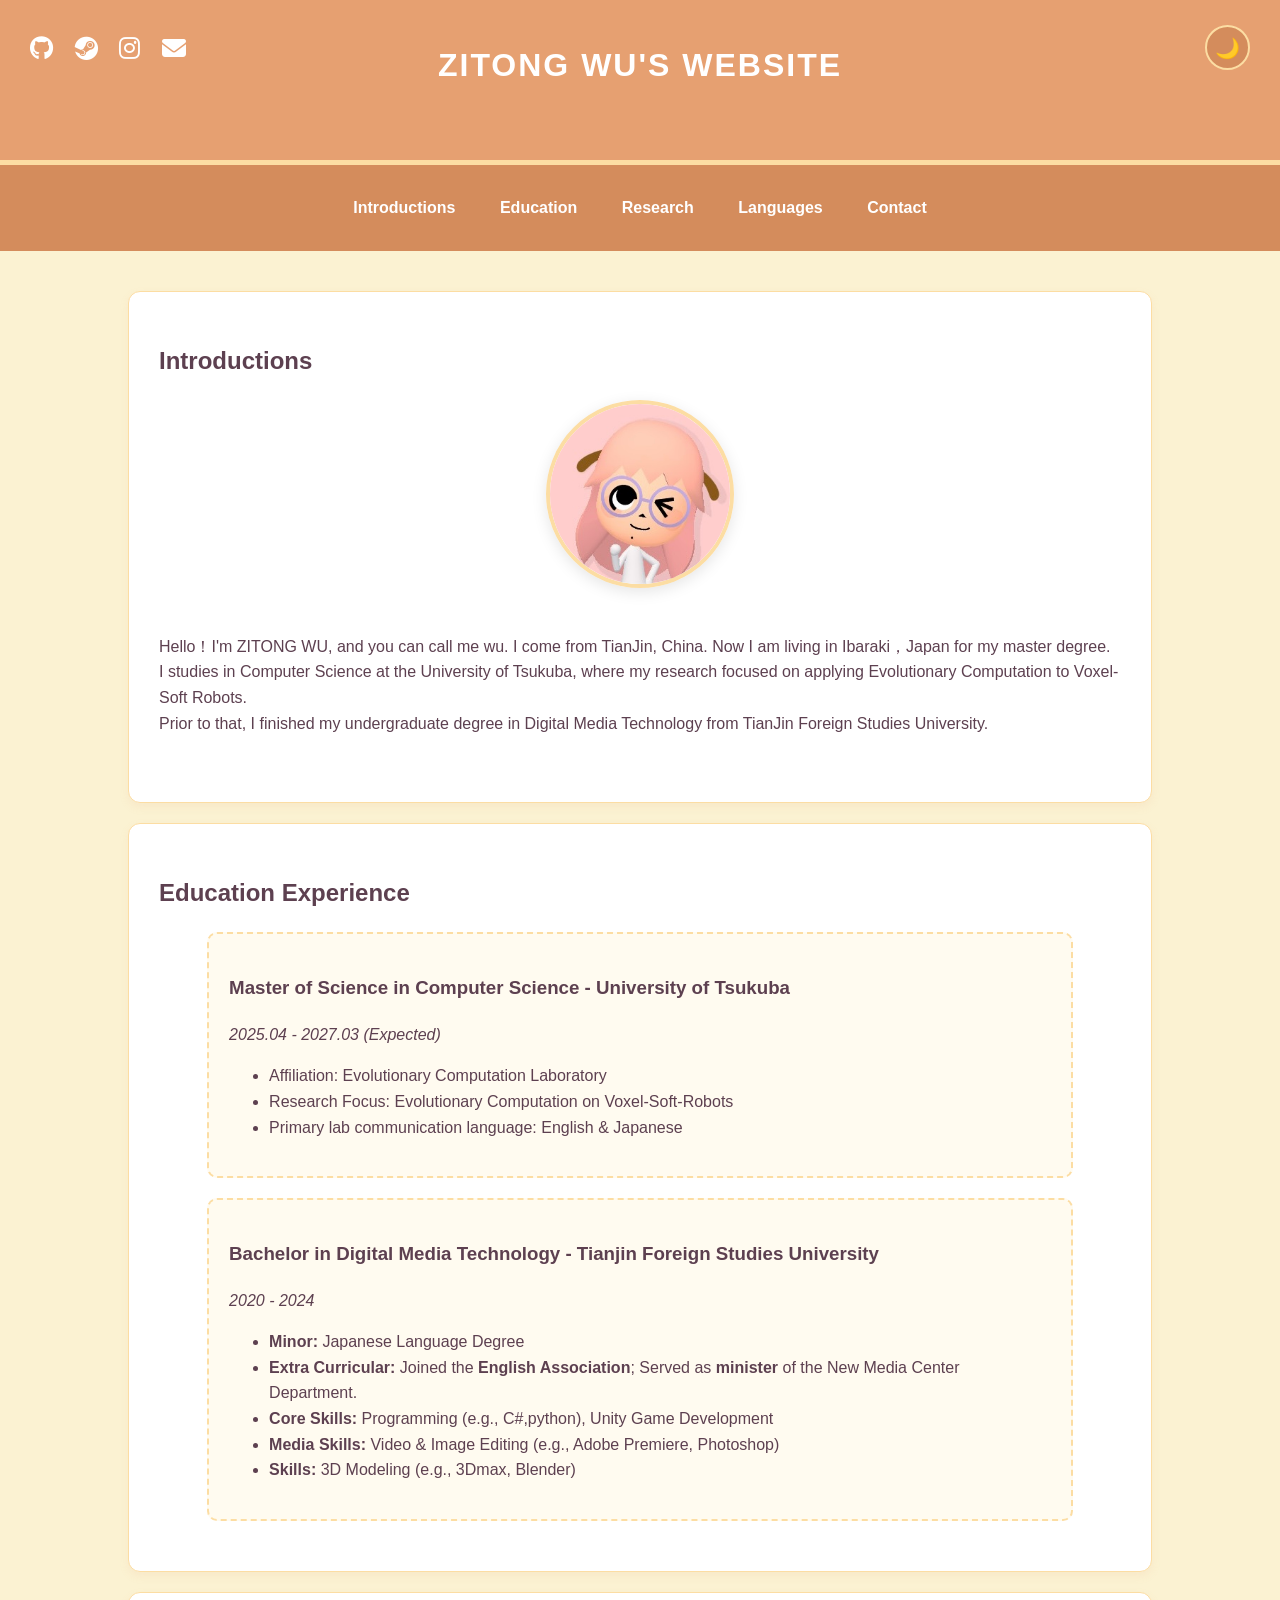
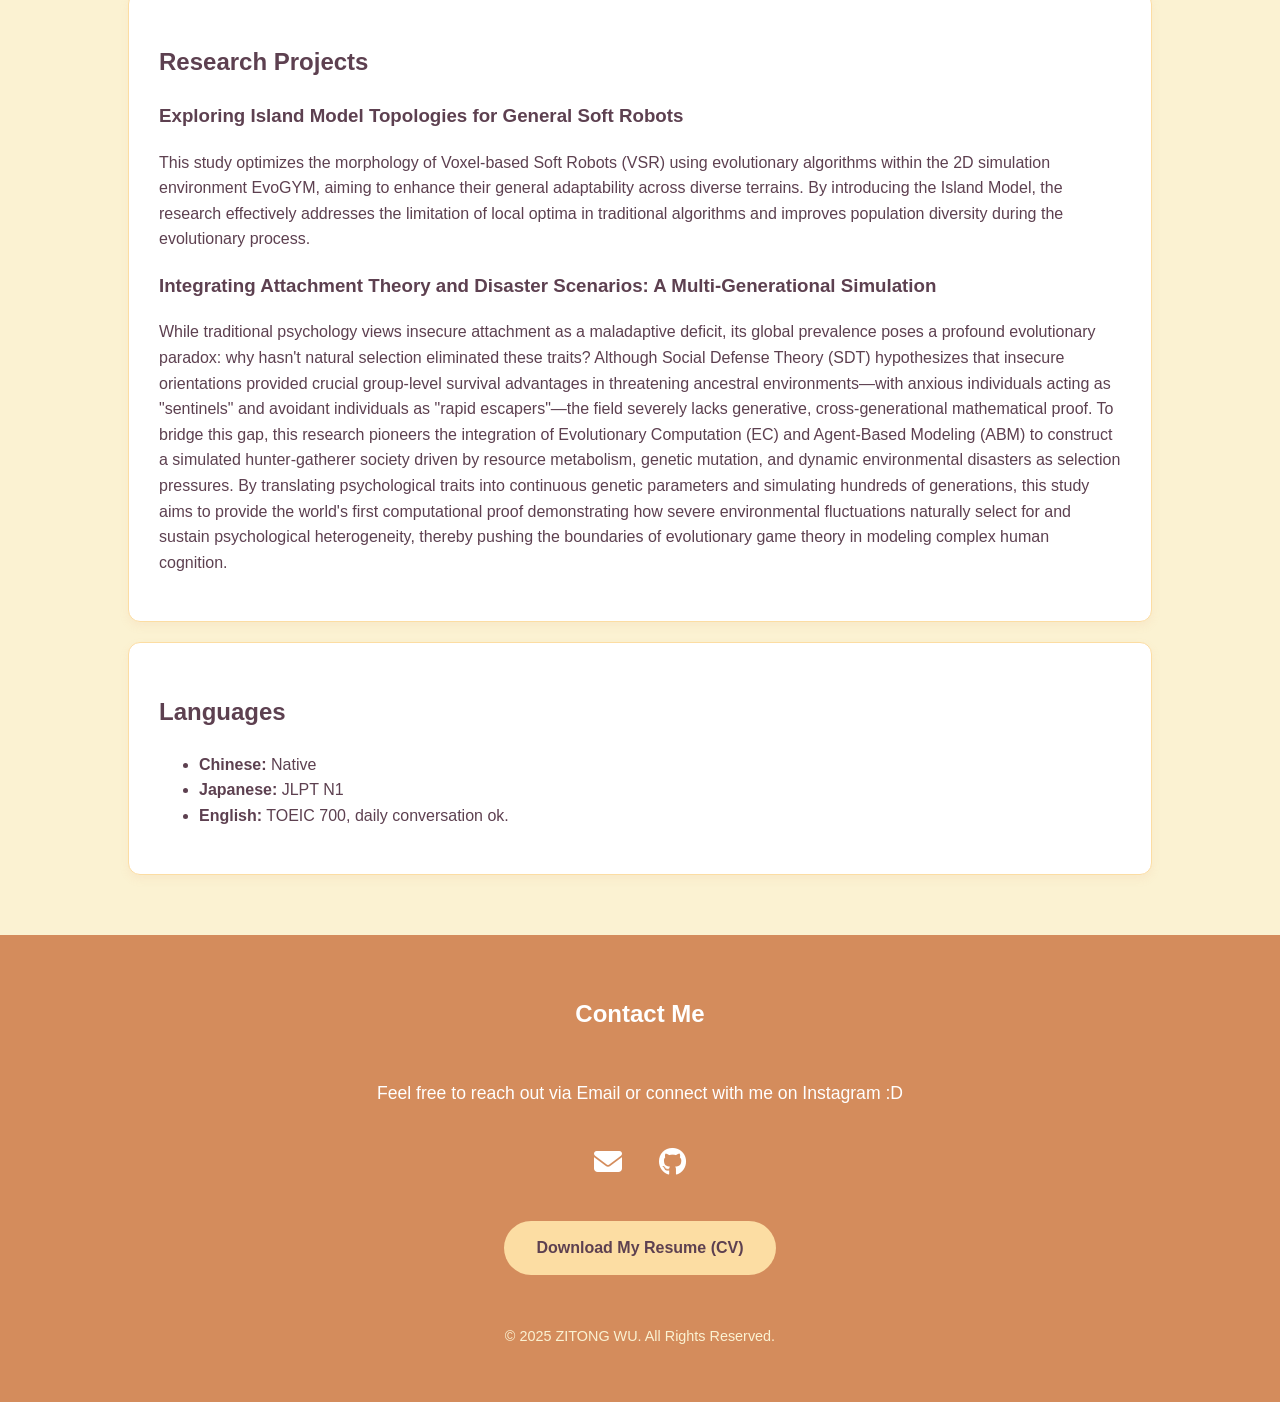
==== commit df620fd8: "Update index.html" ====
--- a/index.html
+++ b/index.html
@@ -99,6 +99,11 @@
             <h3>Exploring Island Model Topologies for General Soft Robots</h3>
             <p>This study optimizes the morphology of Voxel-based Soft Robots (VSR) using evolutionary algorithms within the 2D simulation environment EvoGYM, aiming to enhance their general adaptability across diverse terrains. By introducing the Island Model, the research effectively addresses the limitation of local optima in traditional algorithms and improves population diversity during the evolutionary process.</p>
         </div>
+        <div>
+            <h3>Integrating Attachment Theory and Disaster Scenarios: A Multi-Generational Simulation</h3>
+            <p>While traditional psychology views insecure attachment as a maladaptive deficit, its global prevalence poses a profound evolutionary paradox: why hasn't natural selection eliminated these traits? Although Social Defense Theory (SDT) hypothesizes that insecure orientations provided crucial group-level survival advantages in threatening ancestral environments—with anxious individuals acting as "sentinels" and avoidant individuals as "rapid escapers"—the field severely lacks generative, cross-generational mathematical proof. To bridge this gap, this research pioneers the integration of Evolutionary Computation (EC) and Agent-Based Modeling (ABM) to construct a simulated hunter-gatherer society driven by resource metabolism, genetic mutation, and dynamic environmental disasters as selection pressures. By translating psychological traits into continuous genetic parameters and simulating hundreds of generations, this study aims to provide the world's first computational proof demonstrating how severe environmental fluctuations naturally select for and sustain psychological heterogeneity, thereby pushing the boundaries of evolutionary game theory in modeling complex human cognition.</p>
+
+        </div>
     </section>
 
     <section id="languages">
@@ -106,7 +111,7 @@
         <ul>
             <li><strong>Chinese:</strong> Native</li>
             <li><strong>Japanese:</strong>  JLPT N1 </li>
-            <li><strong>English:</strong> TOEIC 685, daily conversation ok.</li>
+            <li><strong>English:</strong> TOEIC 700, daily conversation ok.</li>
         </ul>
     </section>
 </div>
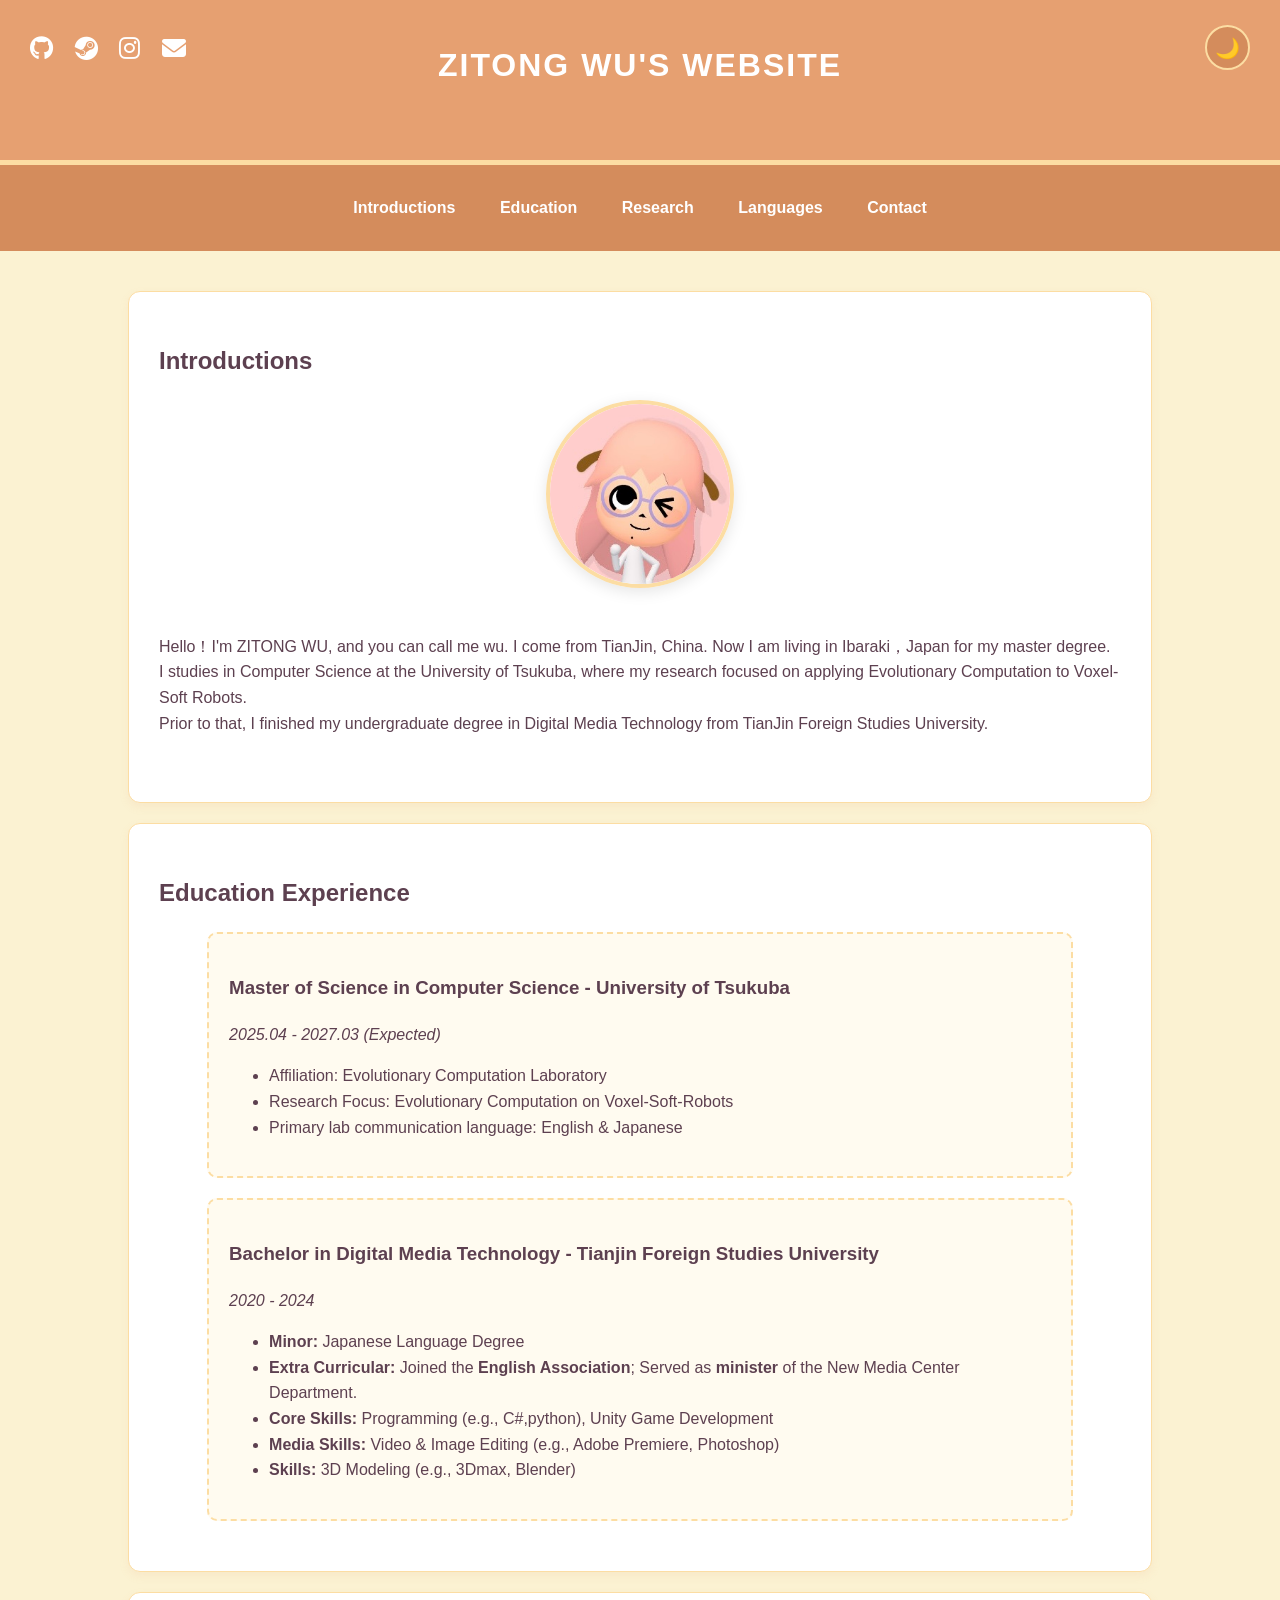
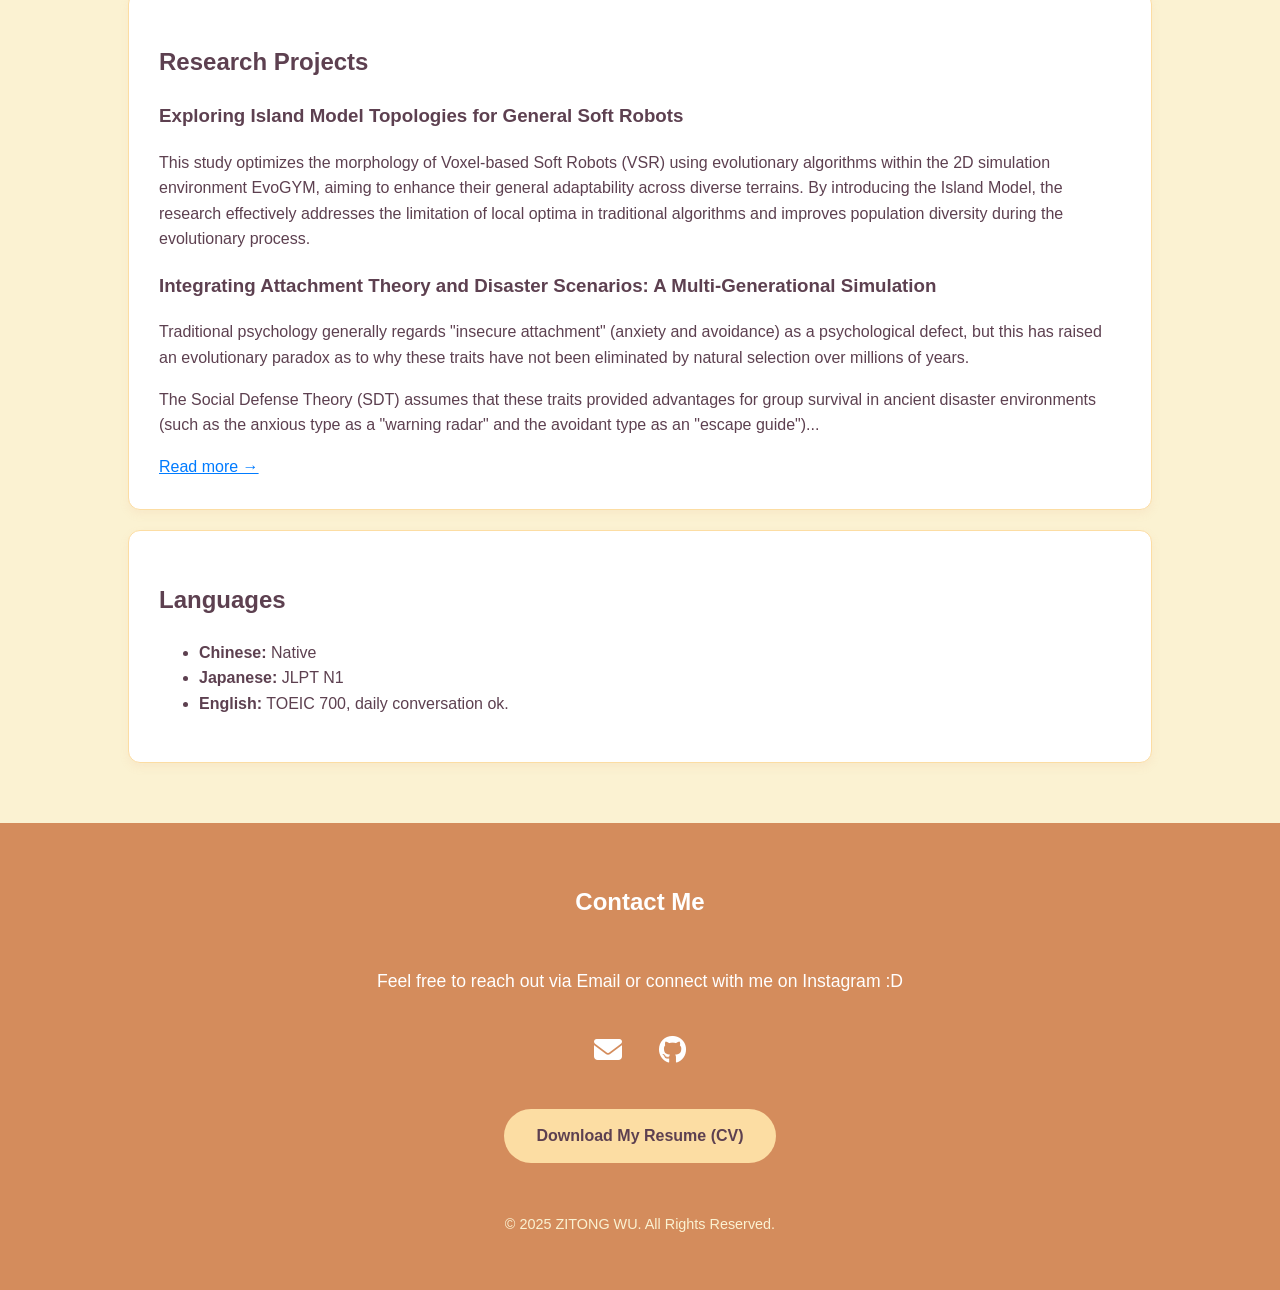
==== commit c6169b36: "Add attachment theory research detail page with clickable link" ====
--- a/index.html
+++ b/index.html
@@ -100,9 +100,12 @@
             <p>This study optimizes the morphology of Voxel-based Soft Robots (VSR) using evolutionary algorithms within the 2D simulation environment EvoGYM, aiming to enhance their general adaptability across diverse terrains. By introducing the Island Model, the research effectively addresses the limitation of local optima in traditional algorithms and improves population diversity during the evolutionary process.</p>
         </div>
         <div>
-            <h3>Integrating Attachment Theory and Disaster Scenarios: A Multi-Generational Simulation</h3>
-            <p>While traditional psychology views insecure attachment as a maladaptive deficit, its global prevalence poses a profound evolutionary paradox: why hasn't natural selection eliminated these traits? Although Social Defense Theory (SDT) hypothesizes that insecure orientations provided crucial group-level survival advantages in threatening ancestral environments—with anxious individuals acting as "sentinels" and avoidant individuals as "rapid escapers"—the field severely lacks generative, cross-generational mathematical proof. To bridge this gap, this research pioneers the integration of Evolutionary Computation (EC) and Agent-Based Modeling (ABM) to construct a simulated hunter-gatherer society driven by resource metabolism, genetic mutation, and dynamic environmental disasters as selection pressures. By translating psychological traits into continuous genetic parameters and simulating hundreds of generations, this study aims to provide the world's first computational proof demonstrating how severe environmental fluctuations naturally select for and sustain psychological heterogeneity, thereby pushing the boundaries of evolutionary game theory in modeling complex human cognition.</p>
-
+            <a href="./attachment-theory.html" style="text-decoration: none; color: inherit;">
+                <h3>Integrating Attachment Theory and Disaster Scenarios: A Multi-Generational Simulation</h3>
+            </a>
+            <p>Traditional psychology generally regards "insecure attachment" (anxiety and avoidance) as a psychological defect, but this has raised an evolutionary paradox as to why these traits have not been eliminated by natural selection over millions of years.</p>
+            <p>The Social Defense Theory (SDT) assumes that these traits provided advantages for group survival in ancient disaster environments (such as the anxious type as a "warning radar" and the avoidant type as an "escape guide")...</p>
+            <a href="./attachment-theory.html" style="color: #007bff;">Read more →</a>
         </div>
     </section>
 
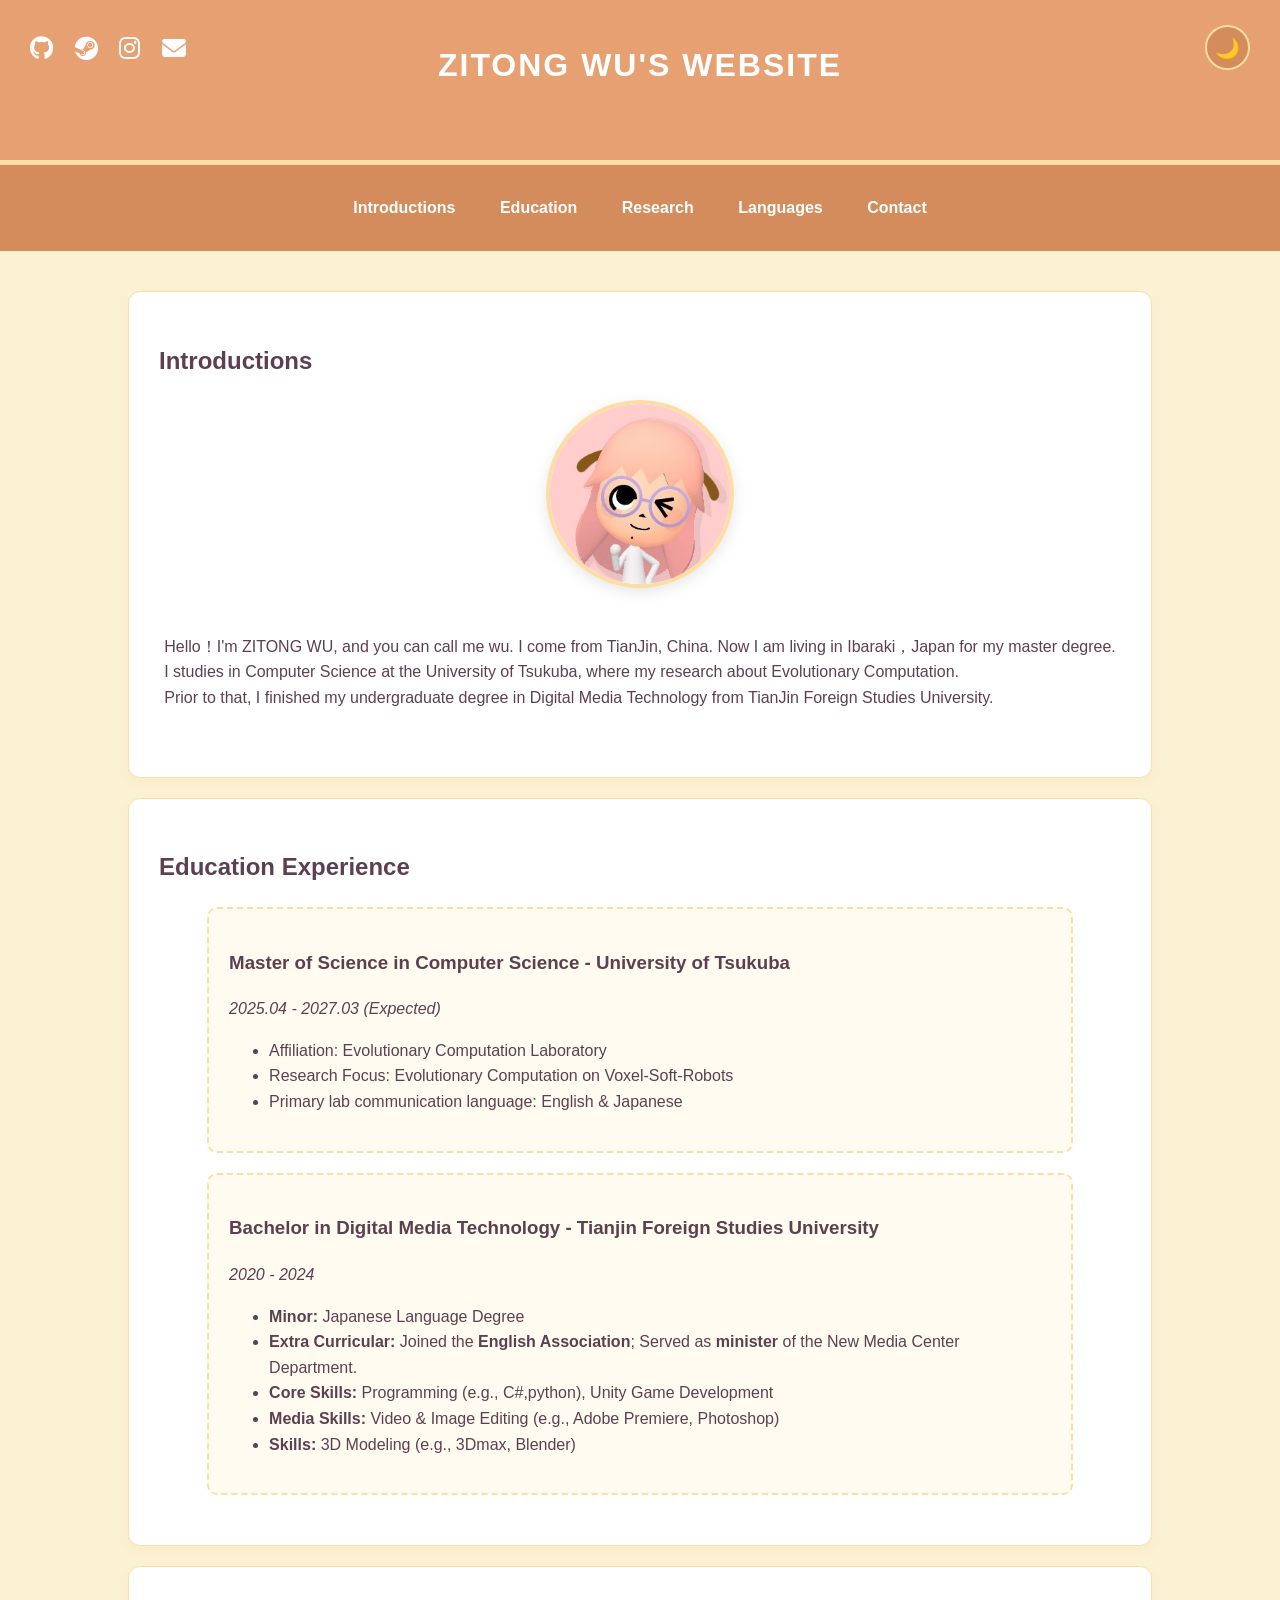
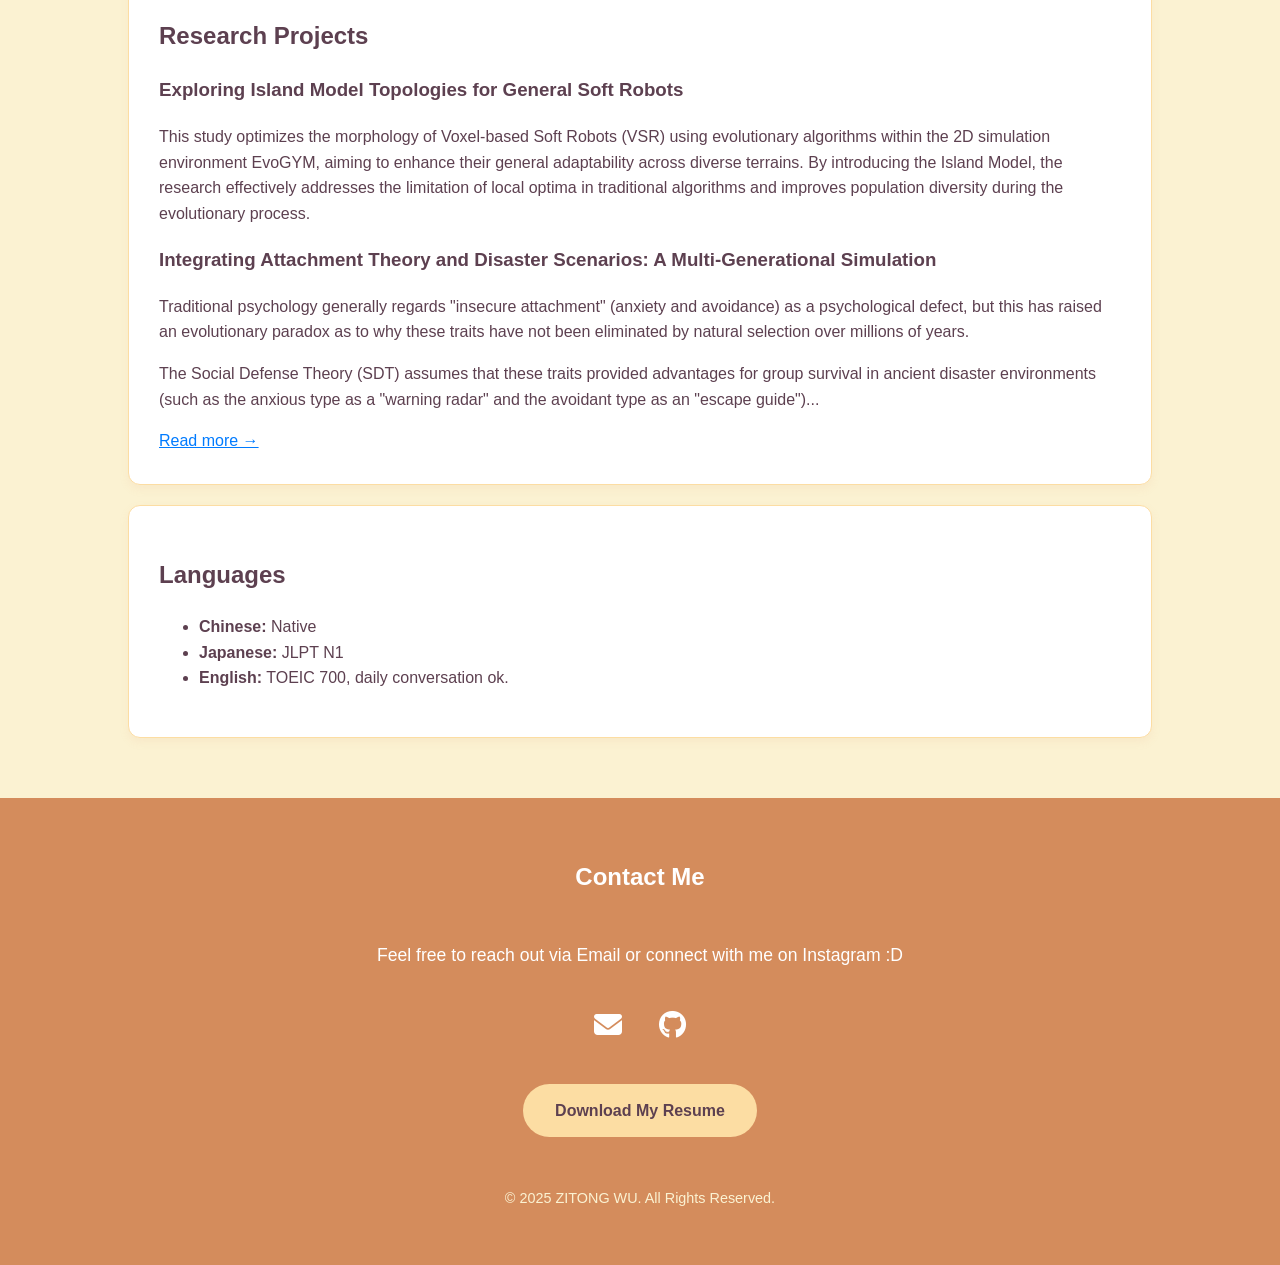
==== commit 90fd8078: "Update index.html" ====
--- a/index.html
+++ b/index.html
@@ -53,7 +53,7 @@
 
             <p>
                 Hello！I'm ZITONG WU, and you can call me wu. I come from TianJin, China. Now I am living in Ibaraki，Japan for my master degree. <br>
-                I studies in Computer Science at the University of Tsukuba, where my research focused on applying Evolutionary Computation to Voxel-Soft Robots.<br>
+                I studies in Computer Science at the University of Tsukuba, where my research about Evolutionary Computation.<br>
                 Prior to that, I finished my undergraduate degree in Digital Media Technology from TianJin Foreign Studies University.<br>
             </p>
         </div>
@@ -137,7 +137,7 @@
             </a>
         </div>
 
-        <a href="./assets/docs/WuZiTong_CN.pdf" class="resume-button" target="_blank">Download My Resume (CV)</a>
+        <a href="./assets/docs/WuZiTong_CN.pdf" class="resume-button" target="_blank">Download My Resume </a>
 
         <p class="copyright">
             © 2025 ZITONG WU. All Rights Reserved.
